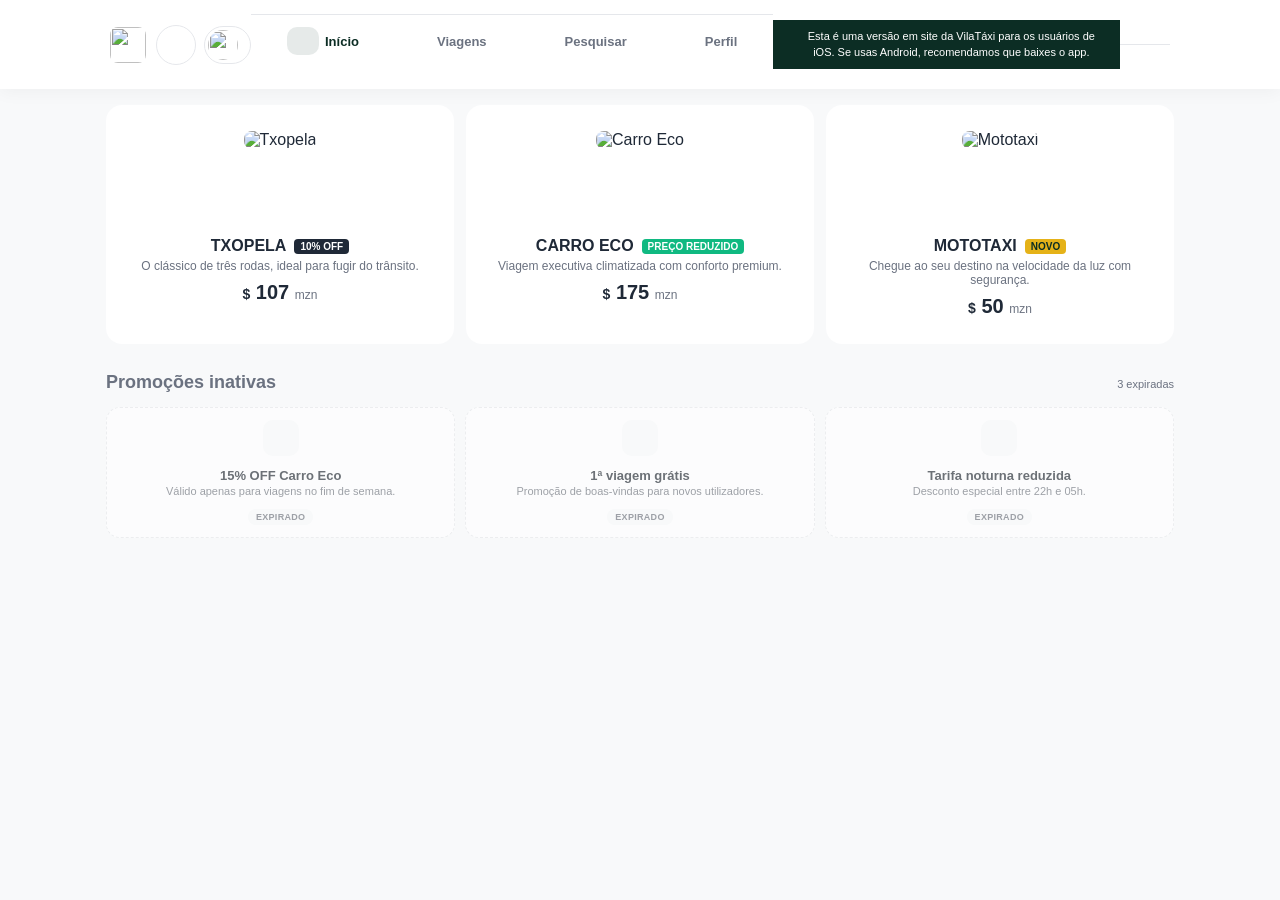
==== index.html @ d9ce2f5f "Add files via upload" ====
<!DOCTYPE html>
<html lang="pt">
<head>
    <meta charset="UTF-8">
    <meta name="viewport" content="width=device-width, initial-scale=1.0">
    <title>VilaTáxi - Escolha o seu veículo</title>

    <link href="https://api.fontshare.com/v2/css?f[]=satoshi@400,500,700,900&display=swap" rel="stylesheet">

    <link rel="stylesheet" href="https://cdn.jsdelivr.net/npm/@flaticon/flaticon-uicons@3.3.1/css/all/all.min.css">

    <link rel="stylesheet" href="style.css">
    <link rel="stylesheet" href="estilos/auth.css">
</head>
<body>
    
    <div id="auth-loader">
    <div class="loader-spinner"></div>
</div>

    <header class="navbar">
        <div class="nav-container">
            <div class="logo">
                <img src="https://i.supaimg.com/0c2919e9-36a7-40d3-ba4e-45bbb4658911/ccfa45b3-053c-4692-838f-c1f5b3a92fce.png"
            </div>
            <div class="nav-actions">
                <button class="btn-icon" aria-label="Notificações">
                    <i class="fi fi-rr-bell"></i>
                </button>

                <button class="user-avatar-btn" id="avatarBtn" aria-label="Abrir menu da conta" aria-expanded="false">
                    <span class="avatar-circle">
                        <img src="https://img.magnific.com/psd-gratuitas/ilustracao-3d-de-avatar-ou-perfil-humano_23-2150671142.jpg?semt=ais_hybrid&w=740&q=80" alt="">
                    </span>
                    <i class="fi fi-rr-angle-small-down avatar-caret" id="avatarCaret"></i>
                </button>
            </div>
        </div>

        <nav class="top-nav" id="topNav">

    <a href="#" class="nav-item active" data-tab="home">
        <span class="nav-icon">
            <i class="fi fi-rr-home"></i>
        </span>
        <span>Início</span>
    </a>

    <a href="#" class="nav-item" data-tab="viagens">
        <span class="nav-icon">
            <i class="fi fi-rr-route"></i>
        </span>
        <span>Viagens</span>
    </a>

    <a href="#" class="nav-item" data-tab="alertas">
        <span class="nav-icon">
            <i class="fi fi-rr-search"></i>
        </span>
        <span>Pesquisar</span>
    </a>

    <a href="#" class="nav-item" data-tab="perfil">
        <span class="nav-icon">
            <i class="fi fi-rr-user"></i>
        </span>
        <span>Perfil</span>
    </a>

</nav>

<!-- AVISO PARA UTILIZADORES IOS -->
<div class="ios-notice">
    <i class="fi fi-rr-mobile"></i>
    <span>
        Esta é uma versão em site da VilaTáxi para os usuários de iOS.
        Se usas Android, recomendamos que baixes o app.
    </span>
</div>

        <div class="account-panel" id="accountPanel">
            <div class="account-panel-inner">
                <div class="account-avatar-lg">
                    <img src="https://img.magnific.com/psd-gratuitas/ilustracao-3d-de-avatar-ou-perfil-humano_23-2150671142.jpg?semt=ais_hybrid&w=740&q=80" alt="">
                </div>
                <h4 class="account-name">Isso Machava</h4>
                <p class="account-email">isso@vilataxi.co.mz</p>

                <div class="theme-selector">
                    <span class="theme-label">Tema</span>
                    <div class="theme-toggle" id="themeToggle">
                        <button class="theme-option active" data-theme="light" aria-label="Tema claro">
                            <i class="fi fi-rr-sun"></i> Claro
                        </button>
                        <button class="theme-option" data-theme="dark" aria-label="Tema escuro">
                            <i class="fi fi-rr-moon"></i> Escuro
                        </button>
                    </div>
                </div>

                <button class="btn-logout" id="logoutBtn">
                    <i class="fi fi-rr-sign-out-alt"></i>
                    Sair da conta
                </button>
            </div>
        </div>
    </header>

    <main class="container">

    <!-- CONTEÚDO DA ABA INÍCIO -->
    <section class="tab-content active" id="home-content">

        <!-- ESCOLHA DO VEÍCULO -->
        <section class="ride-options">

            <div class="cards-list">

                <div class="card-option" data-vehicle="txopela">
                    <div class="card-img">
                        <img src="https://images.unsplash.com/photo-1593941707882-a5bba14938c7?auto=format&fit=crop&w=300&q=80"
                             alt="Txopela">
                    </div>

                    <div class="card-details">
                        <div class="card-header">
                            <h3>TXOPELA</h3>
                            <span class="badge badge-discount">10% OFF</span>
                        </div>

                        <p class="card-desc">
                            O clássico de três rodas, ideal para fugir do trânsito.
                        </p>

                        <div class="card-price">
                            <span class="currency">$</span>
                            <span class="amount">107</span>
                            <span class="unit">mzn</span>
                        </div>
                    </div>
                </div>


                <div class="card-option" data-vehicle="eco">
                    <div class="card-img">
                        <img src="https://images.unsplash.com/photo-1563720223185-11003d516935?auto=format&fit=crop&w=300&q=80"
                             alt="Carro Eco">
                    </div>

                    <div class="card-details">
                        <div class="card-header">
                            <h3>CARRO ECO</h3>
                            <span class="badge badge-reduced">PREÇO REDUZIDO</span>
                        </div>

                        <p class="card-desc">
                            Viagem executiva climatizada com conforto premium.
                        </p>

                        <div class="card-price">
                            <span class="currency">$</span>
                            <span class="amount">175</span>
                            <span class="unit">mzn</span>
                        </div>
                    </div>
                </div>


                <div class="card-option" data-vehicle="moto">
                    <div class="card-img">
                        <img src="https://images.unsplash.com/photo-1558981806-ec527fa84c39?auto=format&fit=crop&w=300&q=80"
                             alt="Mototaxi">
                    </div>

                    <div class="card-details">
                        <div class="card-header">
                            <h3>MOTOTAXI</h3>
                            <span class="badge badge-new">NOVO</span>
                        </div>

                        <p class="card-desc">
                            Chegue ao seu destino na velocidade da luz com segurança.
                        </p>

                        <div class="card-price">
                            <span class="currency">$</span>
                            <span class="amount">50</span>
                            <span class="unit">mzn</span>
                        </div>
                    </div>
                </div>

            </div>
        </section>


        <!-- PROMOÇÕES -->
        <section class="inactive-promos">

            <div class="inactive-promos-header">
                <h2>Promoções inativas</h2>
                <span class="promos-count">3 expiradas</span>
            </div>

            <div class="promo-list">

                <div class="promo-card">
                    <div class="promo-icon">
                        <i class="fi fi-rr-percentage"></i>
                    </div>

                    <div class="promo-info">
                        <h4>15% OFF Carro Eco</h4>
                        <p>Válido apenas para viagens no fim de semana.</p>
                    </div>

                    <span class="badge-expired">Expirado</span>
                </div>


                <div class="promo-card">
                    <div class="promo-icon">
                        <i class="fi fi-rr-gift"></i>
                    </div>

                    <div class="promo-info">
                        <h4>1ª viagem grátis</h4>
                        <p>Promoção de boas-vindas para novos utilizadores.</p>
                    </div>

                    <span class="badge-expired">Expirado</span>
                </div>


                <div class="promo-card">
                    <div class="promo-icon">
                        <i class="fi fi-rr-moon"></i>
                    </div>

                    <div class="promo-info">
                        <h4>Tarifa noturna reduzida</h4>
                        <p>Desconto especial entre 22h e 05h.</p>
                    </div>

                    <span class="badge-expired">Expirado</span>
                </div>

            </div>

        </section>

    </section>


    <!-- OUTRAS ABAS -->
    <section class="tab-content" id="placeholder-content">

        <div class="programming-page">

            <div class="programming-icon">
                <i class="fi fi-rr-settings"></i>
            </div>

            <h2 id="programming-title">Viagens</h2>

            <p>
                A aba <strong id="programming-name">Viagens</strong>
                está em programação.
            </p>

            <span class="programming-badge">
                Em breve
            </span>

        </div>

    </section>

</main>

<script type="module" src="auth.js"></script>

    <script src="script.js"></script>
    
</body>
</html>
---- style.css ----
:root {
    --primary-green: #0C2D24;
    --primary-green-light: #123B2E;
    --accent-yellow: #E5B218;
    --bg-light: #F8F9FA;
    --card-bg: #FFFFFF;
    --text-dark: #1F2937;
    --text-muted: #6B7280;
    --border-color: #E5E7EB;
    --shadow-sm: 0 2px 8px rgba(0, 0, 0, 0.05);
    --shadow-md: 0 4px 12px rgba(0, 0, 0, 0.08);
    --radius-card: 22px;
}

body.dark-theme {
    --bg-light: #10151A;
    --card-bg: #1A2129;
    --text-dark: #F3F4F6;
    --text-muted: #9CA3AF;
    --border-color: #2A323C;
}

* {
    box-sizing: border-box;
    margin: 0;
    padding: 0;
    font-family: 'Satoshi', -apple-system, BlinkMacSystemFont, sans-serif;
    -webkit-tap-highlight-color: transparent;
}

body {
    background-color: var(--bg-light);
    color: var(--text-dark);
    transition: background-color 0.2s ease, color 0.2s ease;
}

i[class^="fi-"], i[class*=" fi-"] {
    line-height: 1;
    display: inline-flex;
}

/* Cabeçalho — logo/avatar, menu de navegação e painel de conta, tudo agrupado e fixo no topo */
.navbar {
    background: rgba(255, 255, 255, 0.9);
    backdrop-filter: blur(12px);
    -webkit-backdrop-filter: blur(12px);
    position: sticky;
    top: 0;
    z-index: 100;
    box-shadow: 0 4px 16px rgba(0, 0, 0, 0.04);
}

body.dark-theme .navbar {
    background: rgba(16, 21, 26, 0.92);
}

.nav-container {
    max-width: 1100px;
    margin: 0 auto;
    padding: 14px 20px;
    display: flex;
    justify-content: space-between;
    align-items: center;
}

.logo {
    display: flex;
    align-items: center;
    gap: 10px;
}

.logo img {
    height: 36px;
    width: 36px;
    border-radius: 8px;
}

body.dark-theme .logo-word strong {
    color: var(--accent-yellow);
}

.nav-actions {
    display: flex;
    align-items: center;
    gap: 8px;
}

.btn-icon {
    background: transparent;
    border: 1px solid var(--border-color);
    width: 40px;
    height: 40px;
    border-radius: 100%;
    font-size: 18px;
    cursor: pointer;
    display: flex;
    align-items: center;
    justify-content: center;
    color: var(--text-dark);
    transition: background 0.15s ease, border-color 0.15s ease;
}

.btn-icon:hover {
    background: var(--bg-light);
    border-color: var(--primary-green);
}

/* Avatar do utilizador */
.user-avatar-btn {
    display: flex;
    align-items: center;
    gap: 4px;
    background: transparent;
    border: 1px solid var(--border-color);
    border-radius: 24px;
    padding: 3px 8px 3px 3px;
    cursor: pointer;
    transition: border-color 0.15s ease, background 0.15s ease;
}

.user-avatar-btn:hover {
    border-color: var(--primary-green);
}

.user-avatar-btn.open {
    background: var(--bg-light);
    border-color: var(--primary-green);
}

.avatar-circle {
    width: 30px;
    height: 30px;
    border-radius: 50%;
    overflow: hidden;
    flex-shrink: 0;
    display: block;
}

.avatar-circle img {
    width: 100%;
    height: 100%;
    object-fit: cover;
    display: block;
}

.avatar-caret {
    font-size: 14px;
    color: var(--text-muted);
    transition: transform 0.2s ease;
}

.user-avatar-btn.open .avatar-caret {
    transform: rotate(180deg);
}

/* ================================
   MENU DE NAVEGAÇÃO
================================ */

.top-nav {
    width: 100%;
    max-width: 1100px;

    margin: 0 auto;

    display: flex;
    align-items: stretch;

    /* As abas ocupam toda a largura */
    justify-content: stretch;

    /* Apenas separação vertical do cabeçalho */
    border-top: 1px solid var(--border-color);

    /* Padding vertical, sem padding lateral */
    padding: 7px 0 9px;

    gap: 0;
}


.nav-item {
    flex: 1;
    min-width: 0;

    display: flex;
    flex-direction: column;
    align-items: center;
    justify-content: center;

    gap: 4px;

    color: var(--text-muted);
    text-decoration: none;

    font-size: 11px;
    font-weight: 600;

    /* praticamente sem espaço lateral */
    padding: 3px 0;

    border-radius: 12px;

    transition:
        color 0.2s ease,
        background 0.2s ease,
        transform 0.2s ease;
}


/* Ícone */
.nav-icon {
    width: 38px;
    height: 30px;

    display: flex;
    align-items: center;
    justify-content: center;

    border-radius: 10px;

    transition:
        background 0.2s ease,
        color 0.2s ease,
        transform 0.2s ease;
}


.nav-icon i {
    font-size: 19px;
}


/* Aba ativa */
.nav-item.active {
    color: var(--primary-green);
}


.nav-item.active .nav-icon {
    background: rgba(12, 45, 36, 0.10);
    color: var(--primary-green);
}


body.dark-theme .nav-item.active {
    color: var(--accent-yellow);
}


body.dark-theme .nav-item.active .nav-icon {
    background: rgba(229, 178, 24, 0.12);
    color: var(--accent-yellow);
}


.nav-item:active {
    transform: scale(0.94);
}

/* ================================
   AVISO VILATÁXI — VERSÃO IOS
================================ */

.ios-notice {
    width: 100%;
    background: var(--primary-green);
    color: #FFFFFF;

    display: flex;
    align-items: center;
    justify-content: center;

    gap: 9px;

    padding: 9px 16px;

    font-size: 11px;
    font-weight: 500;
    line-height: 1.4;

    text-align: center;
}

.ios-notice i {
    font-size: 15px;
    flex-shrink: 0;
}

body.dark-theme .ios-notice {
    background: var(--primary-green-light);
}


/* ================================
   SISTEMA DE ABAS
================================ */

.tab-content {
    display: none;
}

.tab-content.active {
    display: block;
}


/* ================================
   TELA "EM PROGRAMAÇÃO"
================================ */

.programming-page {
    min-height: 55vh;

    display: flex;
    flex-direction: column;
    align-items: center;
    justify-content: center;

    text-align: center;

    padding: 40px 20px;
}


.programming-icon {
    width: 76px;
    height: 76px;

    display: flex;
    align-items: center;
    justify-content: center;

    background: var(--primary-green);
    color: #fff;

    border-radius: 22px;

    margin-bottom: 20px;

    box-shadow: 0 8px 25px rgba(12, 45, 36, 0.18);
}

.programming-icon i {
    font-size: 32px;
}


.programming-page h2 {
    font-size: 22px;
    margin-bottom: 8px;
}


.programming-page p {
    color: var(--text-muted);
    font-size: 14px;
    line-height: 1.5;

    max-width: 280px;
}


.programming-page p strong {
    color: var(--text-dark);
}


.programming-badge {
    margin-top: 18px;

    padding: 7px 14px;

    border-radius: 20px;

    background: var(--bg-light);
    border: 1px solid var(--border-color);

    color: var(--text-muted);

    font-size: 11px;
    font-weight: 700;
}


/* ================================
   DESKTOP
================================ */

@media (min-width: 768px) {

    .top-nav {
        justify-content: flex-start;
        padding: 7px 20px 10px;
        gap: 6px;
    }

    .nav-item {
        flex: none;

        flex-direction: row;

        gap: 7px;

        padding: 6px 12px;

        font-size: 13px;
    }

    .nav-icon {
        width: 32px;
        height: 28px;
    }

    .nav-icon i {
        font-size: 17px;
    }

}

/* Painel da conta (dropdown) */
.account-panel {
    max-height: 0;
    overflow: hidden;
    background: var(--card-bg);
    border-top: 1px solid var(--border-color);
    transition: max-height 0.28s ease;
}

.account-panel.open {
    max-height: 340px;
}

.account-panel-inner {
    max-width: 1100px;
    margin: 0 auto;
    padding: 20px;
    display: flex;
    flex-direction: column;
    align-items: center;
    text-align: center;
}

.account-avatar-lg {
    width: 64px;
    height: 64px;
    border-radius: 50%;
    overflow: hidden;
    box-shadow: 0 4px 14px rgba(0, 0, 0, 0.12);
    margin-bottom: 10px;
}

.account-avatar-lg img {
    width: 100%;
    height: 100%;
    object-fit: cover;
    display: block;
}

.account-name {
    font-size: 15px;
    font-weight: 700;
}

.account-email {
    font-size: 12px;
    color: var(--text-muted);
    margin-top: 2px;
    margin-bottom: 18px;
}

.theme-selector {
    width: 100%;
    max-width: 280px;
    margin-bottom: 16px;
}

.theme-label {
    display: block;
    font-size: 11px;
    font-weight: 700;
    color: var(--text-muted);
    text-align: left;
    margin-bottom: 8px;
}

.theme-toggle {
    display: flex;
    background: var(--bg-light);
    border-radius: 14px;
    padding: 4px;
    gap: 4px;
}

.theme-option {
    flex: 1;
    display: flex;
    align-items: center;
    justify-content: center;
    gap: 6px;
    background: transparent;
    border: none;
    padding: 9px 0;
    border-radius: 10px;
    font-size: 12px;
    font-weight: 700;
    color: var(--text-muted);
    cursor: pointer;
    transition: background 0.15s ease, color 0.15s ease;
}

.theme-option.active {
    background: var(--card-bg);
    color: var(--primary-green);
    box-shadow: var(--shadow-sm);
}

body.dark-theme .theme-option.active {
    color: var(--accent-yellow);
}

.btn-logout {
    width: 100%;
    max-width: 280px;
    display: flex;
    align-items: center;
    justify-content: center;
    gap: 8px;
    background: transparent;
    border: 1px solid #E9A0A0;
    color: #C0392B;
    font-weight: 700;
    font-size: 13px;
    padding: 11px;
    border-radius: 14px;
    cursor: pointer;
    transition: background 0.15s ease;
}

.btn-logout:hover {
    background: rgba(192, 57, 43, 0.08);
}

/* Layout Principal */
.container {
    max-width: 1100px;
    margin: 16px auto;
    padding: 0 16px;
}



/* Escolha o veículo e Promoções inativas — sem "card" envolvente, para aproveitar toda a largura */
.ride-options,
.inactive-promos {
    margin-bottom: 28px;
}

.cards-list {
    display: flex;
    flex-direction: column;
    gap: 12px;
}

.card-option {
    background: var(--card-bg);
    border-radius: 16px;
    padding: 16px;

    display: flex;
    gap: 16px;
    align-items: center;

    /* Sem borda inicialmente */
    border: 2px solid transparent;

    box-shadow: none;

    cursor: pointer;

    transition:
        border-color 0.2s ease,
        box-shadow 0.2s ease,
        transform 0.2s ease;
}

/* Apenas o card selecionado recebe destaque */
.card-option.active {
    border-color: var(--primary-green);
    box-shadow: var(--shadow-md);
}

/* Não mostrar borda apenas por passar o dedo/mouse */
.card-option:hover {
    border-color: transparent;
    box-shadow: none;
}

/* No desktop, ao passar o mouse, também não seleciona */
.card-option:hover.active {
    border-color: var(--primary-green);
    box-shadow: var(--shadow-md);
}

.card-img {
    width: 90px;
    height: 70px;
    flex-shrink: 0;
}

.card-img img {
    width: 100%;
    height: 100%;
    object-fit: cover;
    border-radius: 8px;
}

.card-details {
    flex-grow: 1;
}

.card-header {
    display: flex;
    align-items: center;
    gap: 8px;
    margin-bottom: 4px;
}

.card-header h3 {
    font-size: 16px;
    font-weight: 900;
}

.badge {
    font-size: 10px;
    font-weight: 700;
    padding: 2px 6px;
    border-radius: 4px;
    color: #fff;
}

.badge-discount { background-color: #1F2937; }
.badge-reduced { background-color: #10B981; }
.badge-new { background-color: var(--accent-yellow); color: var(--primary-green); }

.card-desc {
    font-size: 12px;
    color: var(--text-muted);
    margin-bottom: 8px;
}

.card-price {
    font-weight: 900;
    font-size: 20px;
}

.card-price .currency { font-size: 14px; }
.card-price .unit { font-size: 12px; color: var(--text-muted); font-weight: 500; }

/* Promoções inativas */
.inactive-promos-header {
    display: flex;
    align-items: baseline;
    justify-content: space-between;
    margin-bottom: 14px;
}

.inactive-promos-header h2 {
    font-size: 18px;
    color: var(--text-muted);
}

.promos-count {
    font-size: 11px;
    color: var(--text-muted);
}

.promo-list {
    display: flex;
    flex-direction: column;
    gap: 10px;
}

.promo-card {
    background: var(--card-bg);
    border: 1px dashed var(--border-color);
    border-radius: 14px;
    padding: 12px 14px;
    display: flex;
    align-items: center;
    gap: 12px;
    opacity: 0.65;
    filter: grayscale(35%);
}

.promo-icon {
    width: 36px;
    height: 36px;
    border-radius: 10px;
    background: var(--bg-light);
    display: flex;
    align-items: center;
    justify-content: center;
    font-size: 16px;
    color: var(--text-muted);
    flex-shrink: 0;
}

.promo-info {
    flex-grow: 1;
}

.promo-info h4 {
    font-size: 13px;
    font-weight: 700;
    color: var(--text-dark);
}

.promo-info p {
    font-size: 11px;
    color: var(--text-muted);
    margin-top: 2px;
}

.badge-expired {
    font-size: 9px;
    font-weight: 700;
    text-transform: uppercase;
    letter-spacing: 0.3px;
    color: var(--text-muted);
    background: var(--bg-light);
    padding: 3px 8px;
    border-radius: 20px;
    flex-shrink: 0;
}

/* Adaptação para Desktop */
@media (min-width: 768px) {
    .logo-word { display: inline; }
    .top-nav { justify-content: flex-start; gap: 8px; padding: 4px 20px 12px; }
    .nav-item { flex: none; flex-direction: row; gap: 6px; padding: 8px 16px; font-size: 13px; }
    .nav-item i { font-size: 17px; }
    .cards-list { display: grid; grid-template-columns: repeat(3, 1fr); }
    .card-option { flex-direction: column; text-align: center; padding: 24px 16px; }
    .card-header { justify-content: center; }
    .card-img { width: 120px; height: 90px; }
    .promo-list { display: grid; grid-template-columns: repeat(3, 1fr); }
    .promo-card { flex-direction: column; text-align: center; }
    .account-panel-inner { padding: 24px; }
}
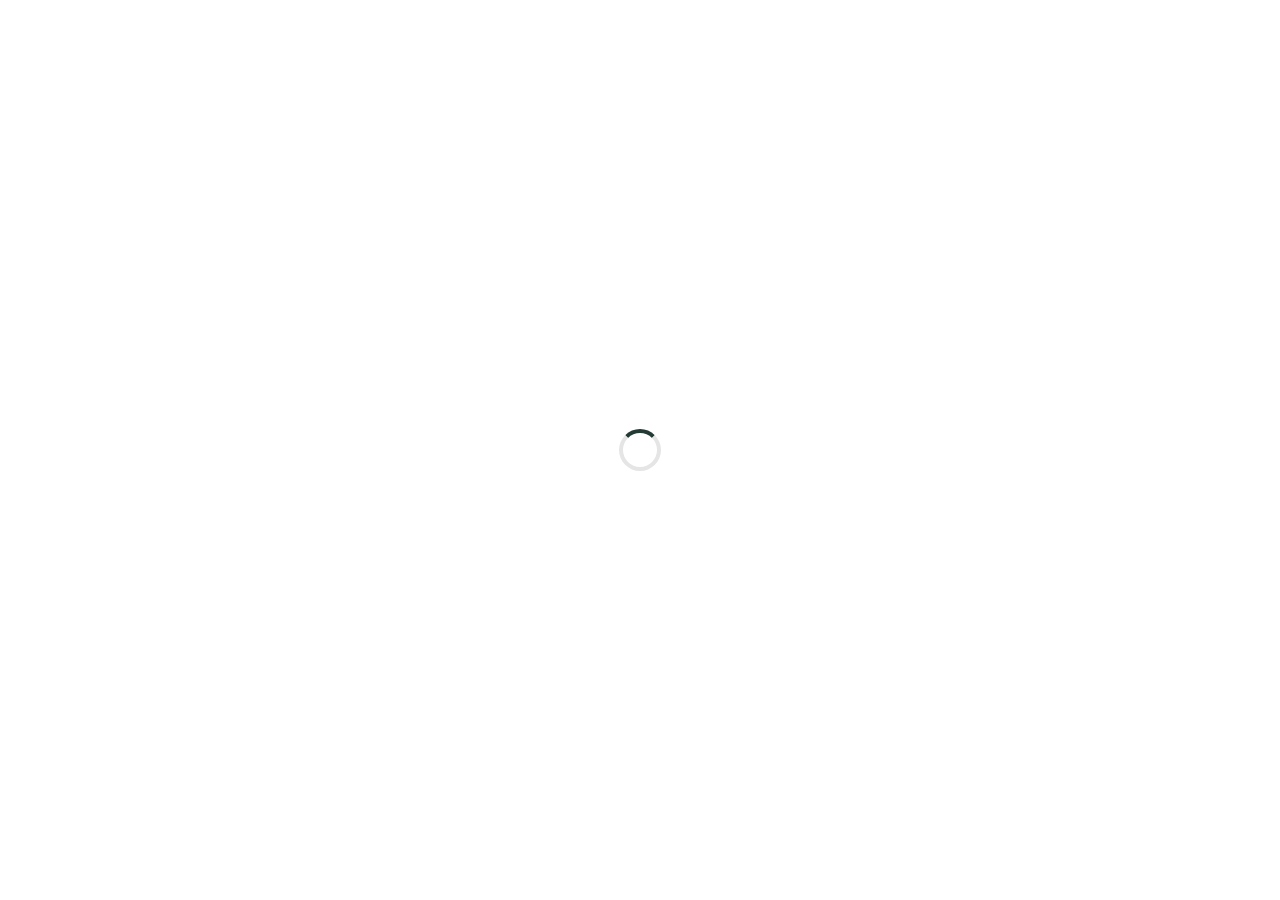
==== commit 78017fb1: "Update index.html" ====
--- a/index.html
+++ b/index.html
@@ -21,8 +21,11 @@
     <header class="navbar">
         <div class="nav-container">
             <div class="logo">
-                <img src="https://i.supaimg.com/0c2919e9-36a7-40d3-ba4e-45bbb4658911/ccfa45b3-053c-4692-838f-c1f5b3a92fce.png"
-            </div>
+    <img 
+        src="https://i.supaimg.com/0c2919e9-36a7-40d3-ba4e-45bbb4658911/ccfa45b3-053c-4692-838f-c1f5b3a92fce.png"
+        alt="VilaTáxi"
+    >
+</div>
             <div class="nav-actions">
                 <button class="btn-icon" aria-label="Notificações">
                     <i class="fi fi-rr-bell"></i>
--- a/estilos/auth.css
+++ b/estilos/auth.css
@@ -0,0 +1,30 @@
+#auth-loader {
+        position: fixed;
+        inset: 0;
+        background: #ffffff;
+        display: flex;
+        align-items: center;
+        justify-content: center;
+        z-index: 99999;
+        transition: opacity 0.3s ease;
+    }
+
+    #auth-loader.hidden {
+        opacity: 0;
+        pointer-events: none;
+    }
+
+    .loader-spinner {
+        width: 42px;
+        height: 42px;
+        border: 4px solid #e5e5e5;
+        border-top-color: #233A35;
+        border-radius: 50%;
+        animation: spin 0.8s linear infinite;
+    }
+
+    @keyframes spin {
+        to {
+            transform: rotate(360deg);
+        }
+    }
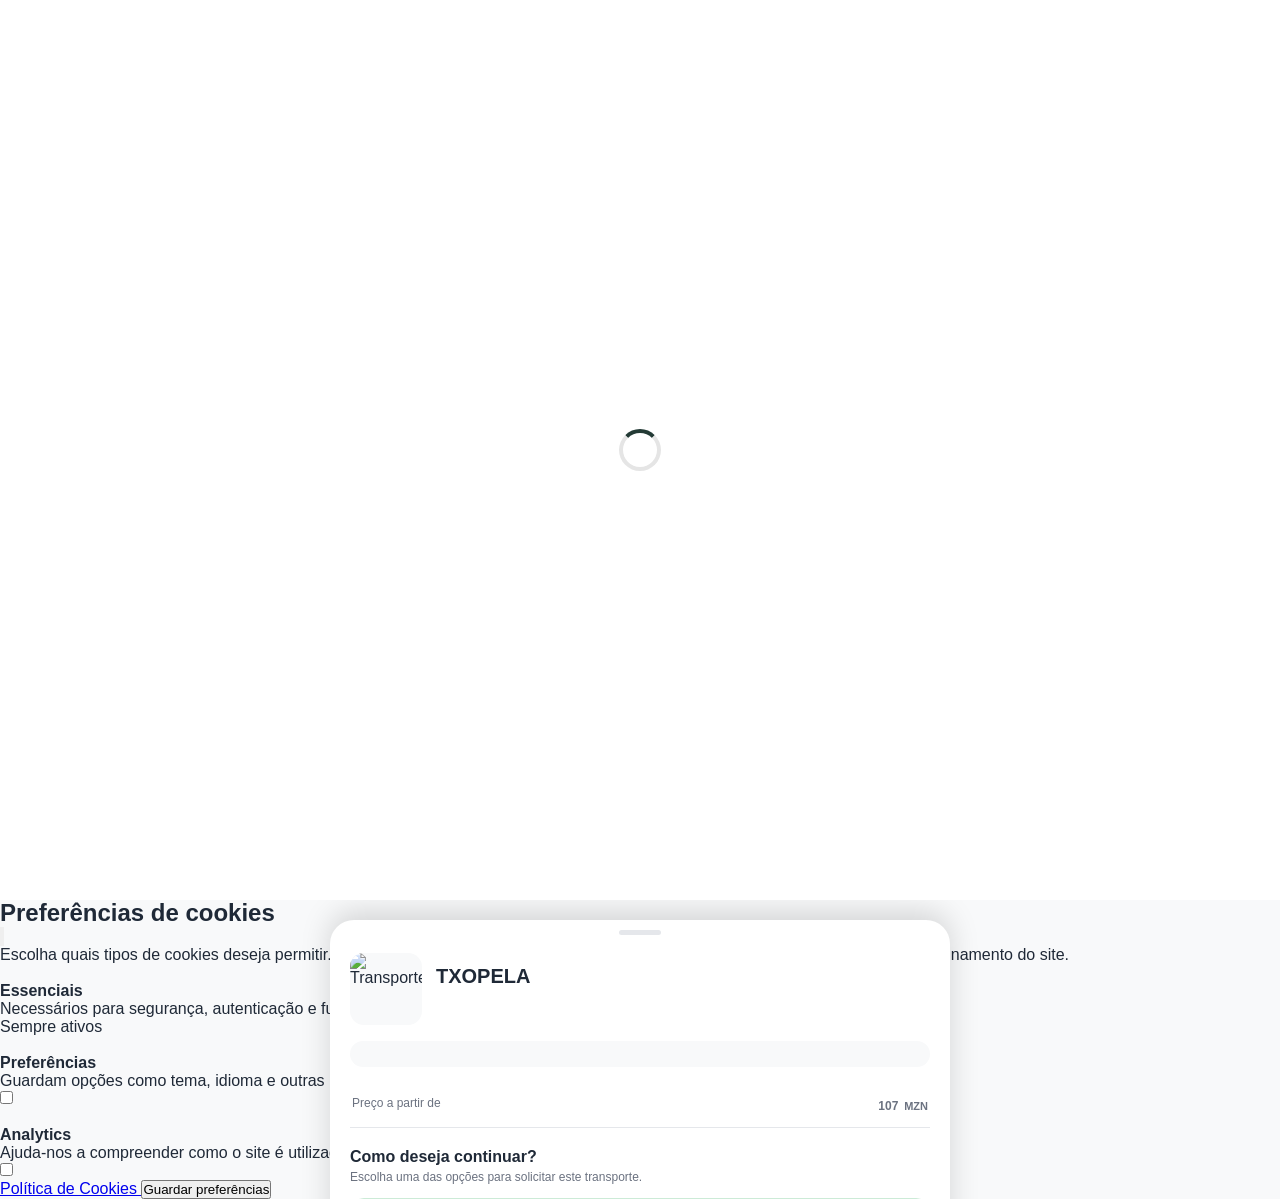
==== commit 18071d30: "Update index.html" ====
--- a/index.html
+++ b/index.html
@@ -11,6 +11,9 @@
 
     <link rel="stylesheet" href="style.css">
     <link rel="stylesheet" href="estilos/auth.css">
+    <link rel="stylesheet" href="estilos/modalselect.css">
+    <link rel="stylesheet" href="estilos/footer.css">
+    <link rel="stylesheet" href="estilos/cookies.css">
 </head>
 <body>
     
@@ -40,38 +43,6 @@
             </div>
         </div>
 
-        <nav class="top-nav" id="topNav">
-
-    <a href="#" class="nav-item active" data-tab="home">
-        <span class="nav-icon">
-            <i class="fi fi-rr-home"></i>
-        </span>
-        <span>Início</span>
-    </a>
-
-    <a href="#" class="nav-item" data-tab="viagens">
-        <span class="nav-icon">
-            <i class="fi fi-rr-route"></i>
-        </span>
-        <span>Viagens</span>
-    </a>
-
-    <a href="#" class="nav-item" data-tab="alertas">
-        <span class="nav-icon">
-            <i class="fi fi-rr-search"></i>
-        </span>
-        <span>Pesquisar</span>
-    </a>
-
-    <a href="#" class="nav-item" data-tab="perfil">
-        <span class="nav-icon">
-            <i class="fi fi-rr-user"></i>
-        </span>
-        <span>Perfil</span>
-    </a>
-
-</nav>
-
 <!-- AVISO PARA UTILIZADORES IOS -->
 <div class="ios-notice">
     <i class="fi fi-rr-mobile"></i>
@@ -111,179 +82,525 @@
 
     <main class="container">
 
-    <!-- CONTEÚDO DA ABA INÍCIO -->
-    <section class="tab-content active" id="home-content">
-
-        <!-- ESCOLHA DO VEÍCULO -->
-        <section class="ride-options">
-
-            <div class="cards-list">
-
-                <div class="card-option" data-vehicle="txopela">
-                    <div class="card-img">
-                        <img src="https://images.unsplash.com/photo-1593941707882-a5bba14938c7?auto=format&fit=crop&w=300&q=80"
-                             alt="Txopela">
+    <section class="ride-options">
+
+        <div class="cards-list">
+
+            <div class="card-option" data-vehicle="txopela">
+                <div class="card-img">
+                    <img src="images/txopela.png" alt="Txopela">
+                </div>
+
+                <div class="card-details">
+                    <div class="card-header">
+                        <h3>TXOPELA</h3>
+                        <span class="badge badge-discount">10% OFF</span>
                     </div>
 
-                    <div class="card-details">
-                        <div class="card-header">
-                            <h3>TXOPELA</h3>
-                            <span class="badge badge-discount">10% OFF</span>
-                        </div>
-
-                        <p class="card-desc">
-                            O clássico de três rodas, ideal para fugir do trânsito.
-                        </p>
-
-                        <div class="card-price">
-                            <span class="currency">$</span>
-                            <span class="amount">107</span>
-                            <span class="unit">mzn</span>
-                        </div>
+                    <p class="card-desc">
+                        O clássico de três rodas, ideal para fugir do trânsito.
+                    </p>
+
+                    <div class="card-price">
+                        <span class="currency">$</span>
+                        <span class="amount">107</span>
+                        <span class="unit">mzn</span>
                     </div>
                 </div>
-
-
-                <div class="card-option" data-vehicle="eco">
-                    <div class="card-img">
-                        <img src="https://images.unsplash.com/photo-1563720223185-11003d516935?auto=format&fit=crop&w=300&q=80"
-                             alt="Carro Eco">
+            </div>
+
+
+            <div class="card-option" data-vehicle="eco">
+                <div class="card-img">
+                    <img src="images/carro.png" alt="Carro Eco">
+                </div>
+
+                <div class="card-details">
+                    <div class="card-header">
+                        <h3>CARRO ECO</h3>
+                        <span class="badge badge-reduced">PREÇO REDUZIDO</span>
                     </div>
 
-                    <div class="card-details">
-                        <div class="card-header">
-                            <h3>CARRO ECO</h3>
-                            <span class="badge badge-reduced">PREÇO REDUZIDO</span>
-                        </div>
-
-                        <p class="card-desc">
-                            Viagem executiva climatizada com conforto premium.
-                        </p>
-
-                        <div class="card-price">
-                            <span class="currency">$</span>
-                            <span class="amount">175</span>
-                            <span class="unit">mzn</span>
-                        </div>
+                    <p class="card-desc">
+                        Viagem executiva climatizada com conforto premium.
+                    </p>
+
+                    <div class="card-price">
+                        <span class="currency">$</span>
+                        <span class="amount">175</span>
+                        <span class="unit">mzn</span>
                     </div>
                 </div>
-
-
-                <div class="card-option" data-vehicle="moto">
-                    <div class="card-img">
-                        <img src="https://images.unsplash.com/photo-1558981806-ec527fa84c39?auto=format&fit=crop&w=300&q=80"
-                             alt="Mototaxi">
+            </div>
+
+
+            <div class="card-option" data-vehicle="moto">
+                <div class="card-img">
+                    <img src="images/mota.png" alt="Mototaxi">
+                </div>
+
+                <div class="card-details">
+                    <div class="card-header">
+                        <h3>MOTOTAXI</h3>
+                        <span class="badge badge-new">NOVO</span>
                     </div>
 
-                    <div class="card-details">
-                        <div class="card-header">
-                            <h3>MOTOTAXI</h3>
-                            <span class="badge badge-new">NOVO</span>
-                        </div>
-
-                        <p class="card-desc">
-                            Chegue ao seu destino na velocidade da luz com segurança.
-                        </p>
-
-                        <div class="card-price">
-                            <span class="currency">$</span>
-                            <span class="amount">50</span>
-                            <span class="unit">mzn</span>
-                        </div>
+                    <p class="card-desc">
+                        Chegue ao seu destino na velocidade da luz com segurança.
+                    </p>
+
+                    <div class="card-price">
+                        <span class="currency">$</span>
+                        <span class="amount">50</span>
+                        <span class="unit">mzn</span>
                     </div>
                 </div>
-
-            </div>
-        </section>
-
-
-        <!-- PROMOÇÕES -->
-        <section class="inactive-promos">
-
-            <div class="inactive-promos-header">
-                <h2>Promoções inativas</h2>
-                <span class="promos-count">3 expiradas</span>
-            </div>
-
-            <div class="promo-list">
-
-                <div class="promo-card">
-                    <div class="promo-icon">
-                        <i class="fi fi-rr-percentage"></i>
-                    </div>
-
-                    <div class="promo-info">
-                        <h4>15% OFF Carro Eco</h4>
-                        <p>Válido apenas para viagens no fim de semana.</p>
-                    </div>
-
-                    <span class="badge-expired">Expirado</span>
-                </div>
-
-
-                <div class="promo-card">
-                    <div class="promo-icon">
-                        <i class="fi fi-rr-gift"></i>
-                    </div>
-
-                    <div class="promo-info">
-                        <h4>1ª viagem grátis</h4>
-                        <p>Promoção de boas-vindas para novos utilizadores.</p>
-                    </div>
-
-                    <span class="badge-expired">Expirado</span>
-                </div>
-
-
-                <div class="promo-card">
-                    <div class="promo-icon">
-                        <i class="fi fi-rr-moon"></i>
-                    </div>
-
-                    <div class="promo-info">
-                        <h4>Tarifa noturna reduzida</h4>
-                        <p>Desconto especial entre 22h e 05h.</p>
-                    </div>
-
-                    <span class="badge-expired">Expirado</span>
-                </div>
-
-            </div>
-
-        </section>
+            </div>
+
+        </div>
 
     </section>
 
-
-    <!-- OUTRAS ABAS -->
-    <section class="tab-content" id="placeholder-content">
-
-        <div class="programming-page">
-
-            <div class="programming-icon">
-                <i class="fi fi-rr-settings"></i>
-            </div>
-
-            <h2 id="programming-title">Viagens</h2>
-
-            <p>
-                A aba <strong id="programming-name">Viagens</strong>
-                está em programação.
+</main>
+
+    <!-- ==========================================
+     FOOTER PROFISSIONAL VILATÁXI
+========================================== -->
+
+<footer class="site-footer">
+
+    <div class="footer-inner">
+
+        <!-- MARCA -->
+        <div class="footer-brand">
+
+            <div class="footer-brand-logo">
+
+                <img
+                    src="https://i.supaimg.com/0c2919e9-36a7-40d3-ba4e-45bbb4658911/ccfa45b3-053c-4692-838f-c1f5b3a92fce.png"
+                    alt="VilaTáxi"
+                >
+
+                <h3>VilaTáxi</h3>
+
+            </div>
+
+            <p class="footer-description">
+                Mobilidade simples, segura e acessível.
+                Encontre o transporte ideal para chegar
+                ao seu destino.
             </p>
 
-            <span class="programming-badge">
-                Em breve
+            <div class="footer-location">
+                <i class="fi fi-rr-marker"></i>
+                <span>Vilankulo, Inhambane</span>
+            </div>
+
+            <div class="footer-social">
+
+                <a href="#" aria-label="Facebook">
+                    <i class="fi fi-brands-facebook"></i>
+                </a>
+
+                <a href="#" aria-label="Instagram">
+                    <i class="fi fi-brands-instagram"></i>
+                </a>
+
+                <a href="#" aria-label="WhatsApp">
+                    <i class="fi fi-brands-whatsapp"></i>
+                </a>
+
+                <a href="#" aria-label="TikTok">
+                    <i class="fi fi-brands-tik-tok"></i>
+                </a>
+
+            </div>
+
+        </div>
+
+
+        <!-- VILATÁXI -->
+        <div class="footer-column">
+
+            <h4>VilaTáxi</h4>
+
+            <ul>
+
+                <li>
+                    <a href="#">
+                        <i class="fi fi-rr-angle-small-right"></i>
+                        Sobre nós
+                    </a>
+                </li>
+
+                <li>
+                    <a href="#">
+                        <i class="fi fi-rr-angle-small-right"></i>
+                        Como funciona
+                    </a>
+                </li>
+
+                <li>
+                    <a href="#">
+                        <i class="fi fi-rr-angle-small-right"></i>
+                        Nossos transportes
+                    </a>
+                </li>
+
+                <li>
+                    <a href="#">
+                        <i class="fi fi-rr-angle-small-right"></i>
+                        Seja motorista
+                    </a>
+                </li>
+
+            </ul>
+
+        </div>
+
+
+        <!-- SUPORTE -->
+        <div class="footer-column">
+
+            <h4>Suporte</h4>
+
+            <ul>
+
+                <li>
+                    <a href="#">
+                        <i class="fi fi-rr-headset"></i>
+                        Central de ajuda
+                    </a>
+                </li>
+
+                <li>
+                    <a href="#">
+                        <i class="fi fi-rr-comment"></i>
+                        Contacte-nos
+                    </a>
+                </li>
+
+                <li>
+                    <a href="#">
+                        <i class="fi fi-rr-shield-check"></i>
+                        Segurança
+                    </a>
+                </li>
+
+                <li>
+                    <a href="#">
+                        <i class="fi fi-rr-bug"></i>
+                        Reportar problema
+                    </a>
+                </li>
+
+            </ul>
+
+        </div>
+
+
+        <!-- LEGAL -->
+        <div class="footer-column">
+
+            <h4>Legal</h4>
+
+            <ul>
+
+                <li>
+                    <a href="#">
+                        <i class="fi fi-rr-document"></i>
+                        Termos de uso
+                    </a>
+                </li>
+
+                <li>
+                    <a href="#">
+                        <i class="fi fi-rr-lock"></i>
+                        Privacidade
+                    </a>
+                </li>
+
+                <li>
+                    <a href="#">
+                        <i class="fi fi-rr-cookie"></i>
+                        Cookies
+                    </a>
+                </li>
+
+                <li>
+                    <a href="#">
+                        <i class="fi fi-rr-info"></i>
+                        Informações
+                    </a>
+                </li>
+
+            </ul>
+
+        </div>
+
+    </div>
+
+
+    <!-- BARRA INFERIOR -->
+
+    <div class="footer-bottom">
+
+        <span>
+            © 2026 VilaTáxi. Todos os direitos reservados.
+        </span>
+
+        <div class="footer-bottom-links">
+
+            <a href="#">
+                Privacidade
+            </a>
+
+            <a href="#">
+                Termos
+            </a>
+
+            <a href="#">
+                Cookies
+            </a>
+
+        </div>
+
+    </div>
+
+</footer>
+
+<!-- ================================
+     BOTTOM SHEET DO TRANSPORTE
+================================ -->
+<div class="transport-overlay" id="transportOverlay"></div>
+
+<div class="transport-bottom-sheet" id="transportSheet">
+
+    <div class="sheet-handle"></div>
+
+    <div class="sheet-content">
+
+        <div class="sheet-vehicle">
+            <img id="sheetVehicleImage" src="" alt="Transporte">
+
+            <div class="sheet-vehicle-info">
+                <h2 id="sheetVehicleName">TXOPELA</h2>
+                <span id="sheetVehicleBadge" class="badge"></span>
+            </div>
+        </div>
+
+        <div class="sheet-description">
+            <p id="sheetVehicleDescription"></p>
+        </div>
+
+        <div class="sheet-price">
+            <span>Preço a partir de</span>
+            <strong>
+                <span id="sheetVehiclePrice">107</span>
+                <small> MZN</small>
+            </strong>
+        </div>
+
+        <div class="sheet-question">
+            <h3>Como deseja continuar?</h3>
+            <p>Escolha uma das opções para solicitar este transporte.</p>
+        </div>
+
+        <div class="sheet-actions">
+
+            <button class="sheet-btn whatsapp-btn" id="continueWhatsapp">
+                <i class="fi fi-brands-whatsapp"></i>
+                <span>
+                    <strong>Continuar no WhatsApp</strong>
+                    <small>Falar com a VilaTáxi</small>
+                </span>
+                <i class="fi fi-rr-angle-small-right"></i>
+            </button>
+
+            <button class="sheet-btn website-btn" id="continueWebsite">
+                <i class="fi fi-rr-globe"></i>
+                <span>
+                    <strong>Continuar pelo site</strong>
+                    <small>Solicitar viagem online</small>
+                </span>
+                <i class="fi fi-rr-angle-small-right"></i>
+            </button>
+
+        </div>
+
+        <button class="sheet-cancel" id="closeTransportSheet">
+            Cancelar
+        </button>
+
+    </div>
+</div>
+
+<!-- ==========================================
+     SISTEMA DE COOKIES — VILATÁXI
+========================================== -->
+
+<div class="cookie-banner" id="cookieBanner" aria-hidden="true">
+    <div class="cookie-banner-icon">
+        <i class="fi fi-rr-cookie"></i>
+    </div>
+
+    <div class="cookie-banner-content">
+        <h3>Privacidade e cookies</h3>
+
+        <p>
+            Usamos cookies para melhorar a sua experiência,
+            manter o site seguro e compreender como a VilaTáxi
+            é utilizada.
+        </p>
+
+        <button class="cookie-settings-link" id="openCookieSettings">
+            Personalizar cookies
+        </button>
+    </div>
+
+    <div class="cookie-banner-actions">
+        <button class="cookie-btn cookie-btn-secondary" id="rejectCookies">
+            Recusar opcionais
+        </button>
+
+        <button class="cookie-btn cookie-btn-primary" id="acceptCookies">
+            Aceitar todos
+        </button>
+    </div>
+</div>
+
+
+<!-- MODAL DE PREFERÊNCIAS -->
+
+<div class="cookie-overlay" id="cookieOverlay" aria-hidden="true"></div>
+
+<div class="cookie-modal" id="cookieModal" role="dialog" aria-modal="true" aria-labelledby="cookieModalTitle">
+
+    <div class="cookie-modal-header">
+        <div>
+            <span class="cookie-modal-label">
+                <i class="fi fi-rr-cookie"></i>
+                Privacidade
             </span>
 
-        </div>
-
-    </section>
-
-</main>
+            <h2 id="cookieModalTitle">Preferências de cookies</h2>
+        </div>
+
+        <button class="cookie-close" id="closeCookieSettings" aria-label="Fechar">
+            <i class="fi fi-rr-cross"></i>
+        </button>
+    </div>
+
+
+    <div class="cookie-modal-body">
+
+        <p class="cookie-modal-intro">
+            Escolha quais tipos de cookies deseja permitir.
+            Os cookies essenciais não podem ser desativados,
+            pois são necessários para o funcionamento do site.
+        </p>
+
+
+        <!-- ESSENCIAIS -->
+
+        <div class="cookie-category">
+
+            <div class="cookie-category-info">
+                <div class="cookie-category-icon">
+                    <i class="fi fi-rr-shield-check"></i>
+                </div>
+
+                <div>
+                    <h4>Essenciais</h4>
+
+                    <p>
+                        Necessários para segurança, autenticação
+                        e funcionamento básico da VilaTáxi.
+                    </p>
+                </div>
+            </div>
+
+            <div class="cookie-status">
+                Sempre ativos
+            </div>
+
+        </div>
+
+
+        <!-- PREFERÊNCIAS -->
+
+        <div class="cookie-category">
+
+            <div class="cookie-category-info">
+                <div class="cookie-category-icon">
+                    <i class="fi fi-rr-settings"></i>
+                </div>
+
+                <div>
+                    <h4>Preferências</h4>
+
+                    <p>
+                        Guardam opções como tema, idioma e
+                        outras preferências da sua experiência.
+                    </p>
+                </div>
+            </div>
+
+            <label class="cookie-switch">
+                <input type="checkbox" id="preferencesCookies">
+                <span></span>
+            </label>
+
+        </div>
+
+
+        <!-- ANALYTICS -->
+
+        <div class="cookie-category">
+
+            <div class="cookie-category-info">
+                <div class="cookie-category-icon">
+                    <i class="fi fi-rr-chart-histogram"></i>
+                </div>
+
+                <div>
+                    <h4>Analytics</h4>
+
+                    <p>
+                        Ajuda-nos a compreender como o site é
+                        utilizado para melhorar os nossos serviços.
+                    </p>
+                </div>
+            </div>
+
+            <label class="cookie-switch">
+                <input type="checkbox" id="analyticsCookies">
+                <span></span>
+            </label>
+
+        </div>
+
+    </div>
+
+
+    <div class="cookie-modal-footer">
+
+        <a href="#" class="cookie-policy-link">
+            Política de Cookies
+        </a>
+
+        <button class="cookie-save" id="saveCookiePreferences">
+            Guardar preferências
+        </button>
+
+    </div>
+
+</div>
 
 <script type="module" src="auth.js"></script>
 
     <script src="script.js"></script>
+    <script src="scripts/cookies.js"></script>
     
 </body>
 </html>
--- a/estilos/modalselect.css
+++ b/estilos/modalselect.css
@@ -0,0 +1,370 @@
+/* ==========================================
+   BOTTOM SHEET — TRANSPORTE
+========================================== */
+
+.transport-overlay {
+    position: fixed;
+    inset: 0;
+    background: rgba(0, 0, 0, 0.45);
+    z-index: 999;
+    opacity: 0;
+    visibility: hidden;
+    transition: opacity 0.25s ease, visibility 0.25s ease;
+    backdrop-filter: blur(2px);
+    -webkit-backdrop-filter: blur(2px);
+}
+
+.transport-overlay.open {
+    opacity: 1;
+    visibility: visible;
+}
+
+
+/* Bottom Sheet */
+
+.transport-bottom-sheet {
+    position: fixed;
+    left: 0;
+    right: 0;
+    bottom: 0;
+
+    z-index: 1000;
+
+    background: var(--card-bg);
+
+    border-radius: 24px 24px 0 0;
+
+    max-height: 90vh;
+    overflow-y: auto;
+
+    transform: translateY(100%);
+
+    transition: transform 0.3s cubic-bezier(0.22, 1, 0.36, 1);
+
+    box-shadow: 0 -8px 30px rgba(0, 0, 0, 0.15);
+}
+
+.transport-bottom-sheet.open {
+    transform: translateY(0);
+}
+
+
+/* Alça */
+
+.sheet-handle {
+    width: 42px;
+    height: 5px;
+
+    border-radius: 10px;
+
+    background: var(--border-color);
+
+    margin: 10px auto 4px;
+}
+
+
+/* Conteúdo */
+
+.sheet-content {
+    padding: 14px 20px 24px;
+    max-width: 650px;
+    margin: 0 auto;
+}
+
+
+/* Veículo */
+
+.sheet-vehicle {
+    display: flex;
+    align-items: center;
+    gap: 14px;
+
+    margin-bottom: 16px;
+}
+
+.sheet-vehicle img {
+    width: 72px;
+    height: 72px;
+
+    object-fit: cover;
+
+    border-radius: 14px;
+
+    background: var(--bg-light);
+}
+
+.sheet-vehicle-info {
+    flex: 1;
+}
+
+.sheet-vehicle-info h2 {
+    font-size: 20px;
+    font-weight: 900;
+
+    margin-bottom: 7px;
+}
+
+
+/* Descrição */
+
+.sheet-description {
+    background: var(--bg-light);
+
+    border-radius: 14px;
+
+    padding: 13px 14px;
+
+    margin-bottom: 12px;
+}
+
+.sheet-description p {
+    font-size: 13px;
+    line-height: 1.5;
+    color: var(--text-muted);
+}
+
+
+/* Preço */
+
+.sheet-price {
+    display: flex;
+    justify-content: space-between;
+    align-items: center;
+
+    padding: 12px 2px;
+
+    border-bottom: 1px solid var(--border-color);
+
+    margin-bottom: 20px;
+}
+
+.sheet-price span {
+    color: var(--text-muted);
+    font-size: 12px;
+}
+
+.sheet-price strong {
+    font-size: 21px;
+    font-weight: 900;
+}
+
+.sheet-price small {
+    font-size: 11px;
+    color: var(--text-muted);
+    font-weight: 600;
+}
+
+
+/* Pergunta */
+
+.sheet-question {
+    margin-bottom: 14px;
+}
+
+.sheet-question h3 {
+    font-size: 16px;
+    font-weight: 900;
+    margin-bottom: 4px;
+}
+
+.sheet-question p {
+    font-size: 12px;
+    color: var(--text-muted);
+}
+
+
+/* Botões */
+
+.sheet-actions {
+    display: flex;
+    flex-direction: column;
+    gap: 9px;
+}
+
+.sheet-btn {
+    width: 100%;
+
+    display: flex;
+    align-items: center;
+
+    gap: 12px;
+
+    padding: 13px 14px;
+
+    border-radius: 14px;
+
+    cursor: pointer;
+
+    text-align: left;
+
+    transition:
+        transform 0.15s ease,
+        background 0.15s ease;
+}
+
+.sheet-btn:active {
+    transform: scale(0.98);
+}
+
+
+/* Ícone principal */
+
+.sheet-btn > i:first-child {
+    width: 40px;
+    height: 40px;
+
+    flex-shrink: 0;
+
+    display: flex;
+    align-items: center;
+    justify-content: center;
+
+    border-radius: 12px;
+
+    font-size: 20px;
+}
+
+
+/* Texto */
+
+.sheet-btn span {
+    flex: 1;
+
+    display: flex;
+    flex-direction: column;
+
+    gap: 2px;
+}
+
+.sheet-btn strong {
+    font-size: 13px;
+    font-weight: 800;
+}
+
+.sheet-btn small {
+    font-size: 11px;
+    color: var(--text-muted);
+}
+
+
+/* Seta */
+
+.sheet-btn > i:last-child {
+    font-size: 18px;
+    color: var(--text-muted);
+}
+
+
+/* WhatsApp */
+
+.whatsapp-btn {
+    background: #eaf8ef;
+    border: 1px solid #ccebd7;
+    color: #16813a;
+}
+
+.whatsapp-btn > i:first-child {
+    background: #d5f1df;
+    color: #16813a;
+}
+
+
+/* Site */
+
+.website-btn {
+    background: var(--bg-light);
+    border: 1px solid var(--border-color);
+    color: var(--text-dark);
+}
+
+.website-btn > i:first-child {
+    background: var(--card-bg);
+    color: var(--primary-green);
+}
+
+
+/* Cancelar */
+
+.sheet-cancel {
+    width: 100%;
+
+    margin-top: 10px;
+
+    padding: 12px;
+
+    border: none;
+
+    background: transparent;
+
+    color: var(--text-muted);
+
+    font-size: 13px;
+    font-weight: 700;
+
+    cursor: pointer;
+
+    border-radius: 12px;
+}
+
+.sheet-cancel:active {
+    background: var(--bg-light);
+}
+
+
+/* Desktop */
+
+@media (min-width: 768px) {
+
+    .transport-bottom-sheet {
+        left: 50%;
+        right: auto;
+        bottom: 20px;
+
+        width: min(620px, calc(100% - 40px));
+
+        border-radius: 24px;
+
+        transform: translate(-50%, calc(100% + 40px));
+    }
+
+    .transport-bottom-sheet.open {
+        transform: translate(-50%, 0);
+    }
+
+}
+
+/* ==========================================
+   LOADING — CONTINUAR PELO SITE
+========================================== */
+
+.website-btn:disabled {
+    opacity: 0.75;
+    cursor: wait;
+}
+
+.site-loading {
+    display: flex;
+    align-items: center;
+    gap: 12px;
+    width: 100%;
+}
+
+.site-spinner {
+    width: 22px;
+    height: 22px;
+
+    flex-shrink: 0;
+
+    border: 3px solid rgba(12, 45, 36, 0.15);
+    border-top-color: var(--primary-green);
+
+    border-radius: 50%;
+
+    animation: siteSpinner 0.7s linear infinite;
+}
+
+@keyframes siteSpinner {
+    to {
+        transform: rotate(360deg);
+    }
+}
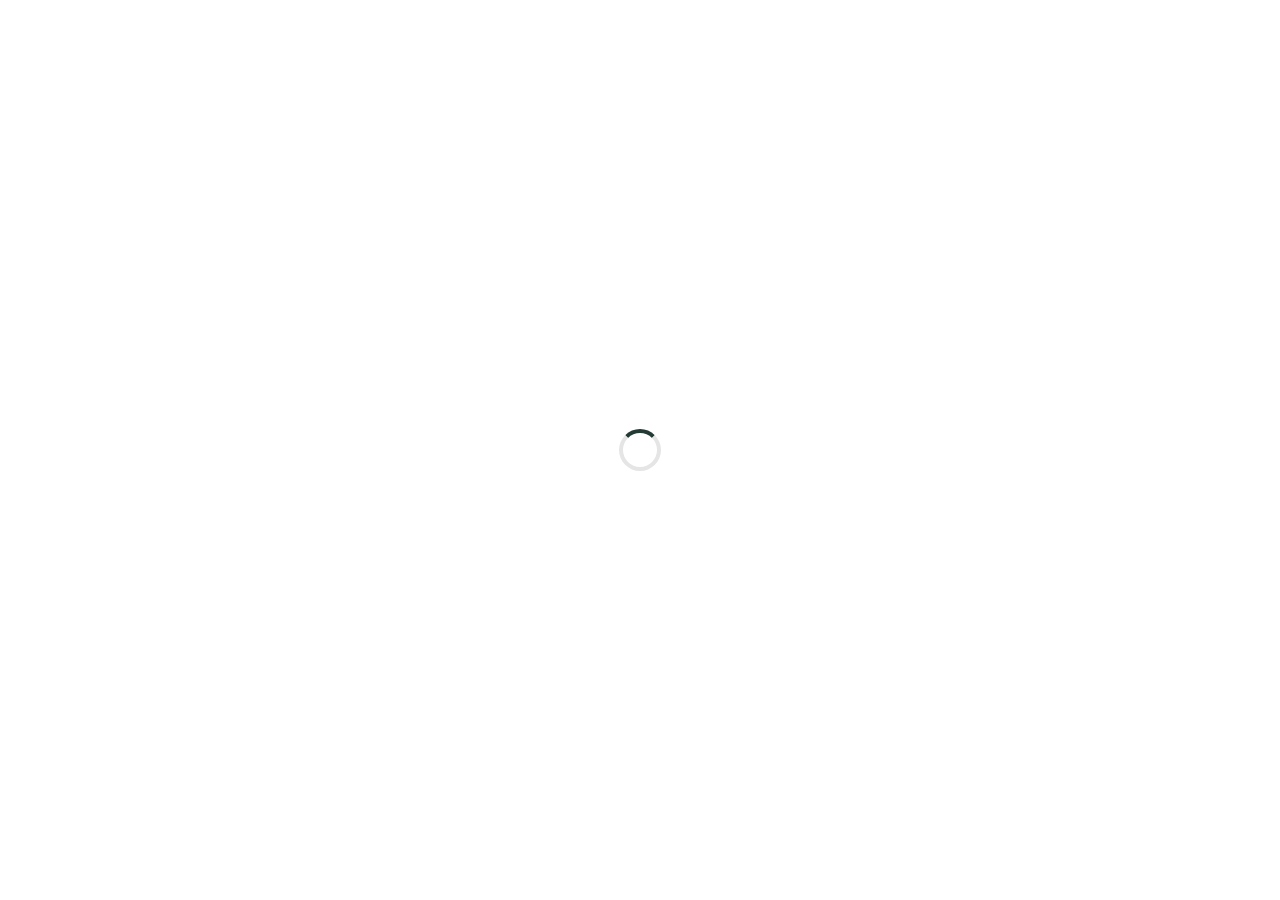
==== commit b6ef9ef9: "Update index.html" ====
--- a/index.html
+++ b/index.html
@@ -3,17 +3,101 @@
 <head>
     <meta charset="UTF-8">
     <meta name="viewport" content="width=device-width, initial-scale=1.0">
-    <title>VilaTáxi - Escolha o seu veículo</title>
-
+    <title>VilaTáxi - Pedir Viagem Online</title>
+    <meta name="description" content="Vilataxi Site  é um site de mobilidade e entregas express em Moçambique (Maputo, Vilankulo, Inhambane). Solicita táxi, viagens e entregas com pagamento via M-Pesa, e-Mola e cartão.">  <meta name="keywords" content="Vilataxi, Vilataxi app, táxi Moçambique, viagem Maputo, táxi Vilankulo, transporte Inhambane, M-Pesa táxi, e-Mola, entregas express Moçambique, motorista parceiro, VilaTáxi">
+    <meta name="author" content="HirianoDevs">
+    <meta name="robots" content="index, follow, max-image-preview:large, max-snippet:-1, max-video-preview:-1">
+    <link rel="canonical" href="https://www.app.vilataxi-site.online/">
+
+    <!-- GEO-TAGGING (MOÇAMBIQUE) -->
+    <meta name="geo.region" content="MZ-I">
+    <meta name="geo.placename" content="Vilankulo, Inhambane, Maputo">
+    <meta name="geo.position" content="-22.0139;35.3168">
+    <meta name="ICBM" content="-22.0139, 35.3168">
+
+    <!-- OPEN GRAPH (FACEBOOK, WHATSAPP, LINKEDIN) -->
+    <meta property="og:locale" content="pt_MZ">
+    <meta property="og:type" content="website">
+    <meta property="og:title" content="Vilataxi Site | Viagens Rápidas, Seguras e Entregas em Moçambique">
+    <meta property="og:description" content="Chama o teu táxi ou envia encomendas em minutos em Moçambique. Preços transparentes, motoristas verificados e pagamentos por M-Pesa e e-Mola.">
+    <meta property="og:url" content="https://www.app.vilataxi-site.online/">
+    <meta property="og:site_name" content="VilaTaxi">
+    <meta property="og:image" content="https://i.supaimg.com/0c2919e9-36a7-40d3-ba4e-45bbb4658911/ccfa45b3-053c-4692-838f-c1f5b3a92fce.png">
+    <meta property="og:image:secure_url" content="https://i.supaimg.com/0c2919e9-36a7-40d3-ba4e-45bbb4658911/ccfa45b3-053c-4692-838f-c1f5b3a92fce.png">
+    <meta property="og:image:type" content="image/png">
+    <meta property="og:image:width" content="1200">
+    <meta property="og:image:height" content="630">
+    <meta property="og:image:alt" content="VilaTaxi Site - Chame um taxi em Moçambique pelo site da vilataxi online ">
+
+    <!-- TWITTER CARDS -->
+    <meta name="twitter:card" content="summary_large_image">
+    <meta name="twitter:title" content="Vilataxi Site | Chame um taxi Online Em Moçambique">
+    <meta name="twitter:description" content="Viaja com conforto e segurança ou ganha dinheiro como motorista parceiro em Moçambique. Baixa a app Vilataxi!">
+    <meta name="twitter:image" content="https://i.supaimg.com/0c2919e9-36a7-40d3-ba4e-45bbb4658911/ccfa45b3-053c-4692-838f-c1f5b3a92fce.png">
+
+    <!-- FAVICON & APPARÊNCIA MOBILE -->
+    <link rel="icon" type="image/png" sizes="32x32" href="https://i.supaimg.com/0c2919e9-36a7-40d3-ba4e-45bbb4658911/ccfa45b3-053c-4692-838f-c1f5b3a92fce.png">
+    <link rel="apple-touch-icon" sizes="180x180" href="https://i.supaimg.com/0c2919e9-36a7-40d3-ba4e-45bbb4658911/ccfa45b3-053c-4692-838f-c1f5b3a92fce.png">
+    <meta name="theme-color" content="#233A35">
+
+    <!-- FONTE SATOSHI CDN -->
     <link href="https://api.fontshare.com/v2/css?f[]=satoshi@400,500,700,900&display=swap" rel="stylesheet">
 
+    <!-- ÍCONES ICONS8 (LINE AWESOME) -->
     <link rel="stylesheet" href="https://cdn.jsdelivr.net/npm/@flaticon/flaticon-uicons@3.3.1/css/all/all.min.css">
 
+    <!-- CSS EXTERNO -->
     <link rel="stylesheet" href="style.css">
     <link rel="stylesheet" href="estilos/auth.css">
     <link rel="stylesheet" href="estilos/modalselect.css">
     <link rel="stylesheet" href="estilos/footer.css">
     <link rel="stylesheet" href="estilos/cookies.css">
+
+    <!-- SCHEMA.ORG / DADOS ESTRUTURADOS JSON-LD PARA GOOGLE -->
+    <script type="application/ld+json">
+    {
+      "@context": "https://schema.org",
+       "@graph": [
+         {
+             "@type": "SoftwareApplication",
+             "@id": "https://www.app.vilataxi.online/#software",
+             "name": "Vilataxi",
+             "operatingSystem": "ANDROID, WEB, IOS",
+             "applicationCategory": "TravelApplication",
+             "offequers": {
+             "@type": "Offer",
+             "price": "0",
+             "priceCurrency": "MZN"
+         },
+             "aggregateRating": {
+             "@type": "AggregateRating",
+             "ratingValue": "4.9",
+             "ratingCount": "10000"
+             },
+             "image": "https://i.supaimg.com/0c2919e9-36a7-40d3-ba4e-45bbb4658911/ccfa45b3-053c-4692-838f-c1f5b3a92fce.png",
+             "description": "Plataforma de viagens urbanas, táxi e entregas rápidas com pagamento via M-Pesa, e-Mola e cartões bancários em Moçambique."
+         },
+           {
+             "@type": "LocalBusiness",
+             "@id": "https://www.app.vilataxi-site.online/#organization",
+             "name": "Vilataxi Moçambique",
+             "url": "https://www.vilataxi.online/",
+             "logo": "https://i.supaimg.com/0c2919e9-36a7-40d3-ba4e-45bbb4658911/ccfa45b3-053c-4692-838f-c1f5b3a92fce.png",
+             "image": "https://i.supaimg.com/0c2919e9-36a7-40d3-ba4e-45bbb4658911/ccfa45b3-053c-4692-838f-c1f5b3a92fce.png",
+             "email": "suport@Vilataxi-site.online",
+             "telephone": "+258859308902",
+             "priceRange": "$$",
+             "address": {
+                 "@type": "PostalAddress",
+                 "addressLocality": "Vilankulo",
+                 "addressRegion": "Inhambane",
+                 "addressCountry": "MZ"
+                }
+           }
+       ]
+   }
+  </script>
+    
 </head>
 <body>
     
--- a/style.css
+++ b/style.css
@@ -153,110 +153,7 @@
     transform: rotate(180deg);
 }
 
-/* ================================
-   MENU DE NAVEGAÇÃO
-================================ */
-
-.top-nav {
-    width: 100%;
-    max-width: 1100px;
-
-    margin: 0 auto;
-
-    display: flex;
-    align-items: stretch;
-
-    /* As abas ocupam toda a largura */
-    justify-content: stretch;
-
-    /* Apenas separação vertical do cabeçalho */
-    border-top: 1px solid var(--border-color);
-
-    /* Padding vertical, sem padding lateral */
-    padding: 7px 0 9px;
-
-    gap: 0;
-}
-
-
-.nav-item {
-    flex: 1;
-    min-width: 0;
-
-    display: flex;
-    flex-direction: column;
-    align-items: center;
-    justify-content: center;
-
-    gap: 4px;
-
-    color: var(--text-muted);
-    text-decoration: none;
-
-    font-size: 11px;
-    font-weight: 600;
-
-    /* praticamente sem espaço lateral */
-    padding: 3px 0;
-
-    border-radius: 12px;
-
-    transition:
-        color 0.2s ease,
-        background 0.2s ease,
-        transform 0.2s ease;
-}
-
-
-/* Ícone */
-.nav-icon {
-    width: 38px;
-    height: 30px;
-
-    display: flex;
-    align-items: center;
-    justify-content: center;
-
-    border-radius: 10px;
-
-    transition:
-        background 0.2s ease,
-        color 0.2s ease,
-        transform 0.2s ease;
-}
-
-
-.nav-icon i {
-    font-size: 19px;
-}
-
-
-/* Aba ativa */
-.nav-item.active {
-    color: var(--primary-green);
-}
-
-
-.nav-item.active .nav-icon {
-    background: rgba(12, 45, 36, 0.10);
-    color: var(--primary-green);
-}
-
-
-body.dark-theme .nav-item.active {
-    color: var(--accent-yellow);
-}
-
-
-body.dark-theme .nav-item.active .nav-icon {
-    background: rgba(229, 178, 24, 0.12);
-    color: var(--accent-yellow);
-}
-
-
-.nav-item:active {
-    transform: scale(0.94);
-}
+
 
 /* ================================
    AVISO VILATÁXI — VERSÃO IOS
@@ -292,95 +189,7 @@
 }
 
 
-/* ================================
-   SISTEMA DE ABAS
-================================ */
-
-.tab-content {
-    display: none;
-}
-
-.tab-content.active {
-    display: block;
-}
-
-
-/* ================================
-   TELA "EM PROGRAMAÇÃO"
-================================ */
-
-.programming-page {
-    min-height: 55vh;
-
-    display: flex;
-    flex-direction: column;
-    align-items: center;
-    justify-content: center;
-
-    text-align: center;
-
-    padding: 40px 20px;
-}
-
-
-.programming-icon {
-    width: 76px;
-    height: 76px;
-
-    display: flex;
-    align-items: center;
-    justify-content: center;
-
-    background: var(--primary-green);
-    color: #fff;
-
-    border-radius: 22px;
-
-    margin-bottom: 20px;
-
-    box-shadow: 0 8px 25px rgba(12, 45, 36, 0.18);
-}
-
-.programming-icon i {
-    font-size: 32px;
-}
-
-
-.programming-page h2 {
-    font-size: 22px;
-    margin-bottom: 8px;
-}
-
-
-.programming-page p {
-    color: var(--text-muted);
-    font-size: 14px;
-    line-height: 1.5;
-
-    max-width: 280px;
-}
-
-
-.programming-page p strong {
-    color: var(--text-dark);
-}
-
-
-.programming-badge {
-    margin-top: 18px;
-
-    padding: 7px 14px;
-
-    border-radius: 20px;
-
-    background: var(--bg-light);
-    border: 1px solid var(--border-color);
-
-    color: var(--text-muted);
-
-    font-size: 11px;
-    font-weight: 700;
-}
+
 
 
 /* ================================
@@ -604,15 +413,19 @@
 
 .card-img {
     width: 90px;
-    height: 70px;
+    height: 90px;
     flex-shrink: 0;
+    aspect-ratio: 1 / 1;
+    overflow: hidden;
+    border-radius: 8px;
 }
 
 .card-img img {
     width: 100%;
     height: 100%;
     object-fit: cover;
-    border-radius: 8px;
+    display: block;
+    border-radius: inherit;
 }
 
 .card-details {
@@ -743,7 +556,7 @@
     .cards-list { display: grid; grid-template-columns: repeat(3, 1fr); }
     .card-option { flex-direction: column; text-align: center; padding: 24px 16px; }
     .card-header { justify-content: center; }
-    .card-img { width: 120px; height: 90px; }
+    .card-img { width: 120px; height: 120px; }
     .promo-list { display: grid; grid-template-columns: repeat(3, 1fr); }
     .promo-card { flex-direction: column; text-align: center; }
     .account-panel-inner { padding: 24px; }
--- a/estilos/footer.css
+++ b/estilos/footer.css
@@ -0,0 +1,391 @@
+/* ==========================================
+   FOOTER PROFISSIONAL — VILATÁXI
+========================================== */
+
+.site-footer {
+    position: relative;
+
+    margin-top: 60px;
+    padding: 25px 25px 0;
+
+    background: var(--primary-green);
+
+    color: #ffffff;
+    border-radius: 26px 26px 0 0;
+
+    overflow: hidden;
+}
+
+
+/* Detalhe decorativo superior */
+
+.site-footer::before {
+    content: "";
+
+    position: absolute;
+
+    top: 0;
+    left: 0;
+
+    width: 100%;
+    height: 4px;
+
+    background: var(--accent-yellow);
+}
+
+
+/* ==========================================
+   CONTEÚDO PRINCIPAL
+========================================== */
+
+.footer-inner {
+    max-width: 1100px;
+    margin: 0 auto;
+
+    display: grid;
+
+    grid-template-columns: 1.6fr 1fr 1fr 1fr;
+
+    gap: 45px;
+
+    padding-bottom: 42px;
+}
+
+
+/* ==========================================
+   MARCA
+========================================== */
+
+.footer-brand {
+    display: block;
+}
+
+.footer-brand-logo {
+    display: flex;
+    align-items: center;
+    gap: 11px;
+
+    margin-bottom: 16px;
+}
+
+.footer-brand-logo img {
+    width: 46px;
+    height: 46px;
+
+    object-fit: cover;
+
+    border-radius: 12px;
+
+    background: #ffffff;
+
+    padding: 3px;
+}
+
+.footer-brand-logo h3 {
+    color: #ffffff;
+
+    font-size: 20px;
+    font-weight: 900;
+
+    letter-spacing: -0.5px;
+}
+
+.footer-description {
+    max-width: 270px;
+
+    color: rgba(255, 255, 255, 0.68);
+
+    font-size: 12px;
+
+    line-height: 1.7;
+
+    margin-bottom: 20px;
+}
+
+
+/* ==========================================
+   LOCALIZAÇÃO
+========================================== */
+
+.footer-location {
+    display: inline-flex;
+
+    align-items: center;
+
+    gap: 7px;
+
+    padding: 8px 11px;
+
+    background: rgba(255, 255, 255, 0.08);
+
+    border: 1px solid rgba(255, 255, 255, 0.09);
+
+    border-radius: 9px;
+
+    color: rgba(255, 255, 255, 0.8);
+
+    font-size: 11px;
+}
+
+.footer-location i {
+    color: var(--accent-yellow);
+
+    font-size: 13px;
+}
+
+
+/* ==========================================
+   COLUNAS
+========================================== */
+
+.footer-column h4 {
+    margin-bottom: 16px;
+
+    color: #ffffff;
+
+    font-size: 12px;
+
+    font-weight: 800;
+
+    text-transform: uppercase;
+
+    letter-spacing: 0.5px;
+}
+
+.footer-column ul {
+    list-style: none;
+
+    display: flex;
+
+    flex-direction: column;
+
+    gap: 11px;
+}
+
+.footer-column a {
+    display: inline-flex;
+
+    align-items: center;
+
+    gap: 7px;
+
+    color: rgba(255, 255, 255, 0.62);
+
+    text-decoration: none;
+
+    font-size: 12px;
+
+    transition:
+        color 0.2s ease,
+        transform 0.2s ease;
+}
+
+.footer-column a:hover {
+    color: var(--accent-yellow);
+
+    transform: translateX(3px);
+}
+
+.footer-column a i {
+    font-size: 13px;
+}
+
+
+/* ==========================================
+   REDES SOCIAIS
+========================================== */
+
+.footer-social {
+    display: flex;
+
+    gap: 8px;
+
+    margin-top: 20px;
+}
+
+.footer-social a {
+    width: 34px;
+    height: 34px;
+
+    display: flex;
+
+    align-items: center;
+    justify-content: center;
+
+    border-radius: 9px;
+
+    background: rgba(255, 255, 255, 0.09);
+
+    border: 1px solid rgba(255, 255, 255, 0.08);
+
+    color: rgba(255, 255, 255, 0.75);
+
+    text-decoration: none;
+
+    transition:
+        background 0.2s ease,
+        color 0.2s ease,
+        transform 0.2s ease;
+}
+
+.footer-social a:hover {
+    background: var(--accent-yellow);
+
+    color: var(--primary-green);
+
+    transform: translateY(-2px);
+}
+
+
+/* ==========================================
+   BARRA INFERIOR
+========================================== */
+
+.footer-bottom {
+    max-width: 1100px;
+
+    margin: 0 auto;
+
+    min-height: 62px;
+
+    display: flex;
+
+    align-items: center;
+
+    justify-content: space-between;
+
+    gap: 20px;
+
+    border-top: 1px solid rgba(255, 255, 255, 0.10);
+
+    color: rgba(255, 255, 255, 0.48);
+
+    font-size: 10px;
+}
+
+.footer-bottom-links {
+    display: flex;
+
+    align-items: center;
+
+    gap: 18px;
+}
+
+.footer-bottom-links a {
+    color: rgba(255, 255, 255, 0.48);
+
+    text-decoration: none;
+
+    transition: color 0.2s ease;
+}
+
+.footer-bottom-links a:hover {
+    color: var(--accent-yellow);
+}
+
+
+/* ==========================================
+   DARK MODE
+========================================== */
+
+body.dark-theme .site-footer {
+    background: #081F19;
+}
+
+body.dark-theme .footer-brand-logo img {
+    background: #ffffff;
+}
+
+
+/* ==========================================
+   TABLET
+========================================== */
+
+@media (max-width: 850px) {
+
+    .footer-inner {
+        grid-template-columns: 1.5fr 1fr 1fr;
+
+        gap: 30px;
+    }
+
+    .footer-brand {
+        grid-column: 1 / -1;
+    }
+}
+
+
+/* ==========================================
+   MOBILE
+========================================== */
+
+@media (max-width: 600px) {
+
+    .site-footer {
+        margin-top: 45px;
+
+        padding: 40px 20px 0;
+
+        border-radius: 0;
+    }
+
+    .footer-inner {
+        display: grid;
+
+        grid-template-columns: repeat(2, 1fr);
+
+        gap: 32px 22px;
+
+        padding-bottom: 30px;
+    }
+
+    .footer-brand {
+        grid-column: 1 / -1;
+    }
+
+    .footer-description {
+        max-width: 320px;
+    }
+
+    .footer-column h4 {
+        margin-bottom: 13px;
+    }
+
+    .footer-bottom {
+        min-height: auto;
+
+        padding: 18px 0;
+
+        flex-direction: column;
+
+        align-items: flex-start;
+
+        gap: 12px;
+    }
+
+    .footer-bottom-links {
+        gap: 14px;
+
+        flex-wrap: wrap;
+    }
+}
+
+
+/* ==========================================
+   MOBILE MUITO PEQUENO
+========================================== */
+
+@media (max-width: 380px) {
+
+    .footer-inner {
+        grid-template-columns: 1fr 1fr;
+    }
+
+    .footer-column a {
+        font-size: 11px;
+    }
+
+    .footer-bottom {
+        font-size: 9px;
+    }
+}
--- a/estilos/cookies.css
+++ b/estilos/cookies.css
@@ -0,0 +1,608 @@
+/* ==========================================
+   COOKIES — VILATÁXI
+========================================== */
+
+.cookie-banner {
+    position: fixed;
+    left: 18px;
+    right: 18px;
+    bottom: 18px;
+    z-index: 9998;
+
+    max-width: 760px;
+    margin: 0 auto;
+
+    display: grid;
+    grid-template-columns: auto 1fr auto;
+    align-items: center;
+    gap: 18px;
+
+    padding: 18px;
+
+    background: rgba(255, 255, 255, 0.97);
+    border: 1px solid rgba(12, 45, 36, 0.10);
+    border-radius: 18px;
+
+    box-shadow:
+        0 18px 50px rgba(0, 0, 0, 0.16),
+        0 4px 15px rgba(0, 0, 0, 0.06);
+
+    backdrop-filter: blur(18px);
+    -webkit-backdrop-filter: blur(18px);
+
+    transform: translateY(140%);
+    opacity: 0;
+    visibility: hidden;
+
+    transition:
+        transform 0.35s ease,
+        opacity 0.3s ease,
+        visibility 0.3s ease;
+}
+
+.cookie-banner.show {
+    transform: translateY(0);
+    opacity: 1;
+    visibility: visible;
+}
+
+
+/* Ícone */
+
+.cookie-banner-icon {
+    width: 44px;
+    height: 44px;
+
+    display: flex;
+    align-items: center;
+    justify-content: center;
+
+    flex-shrink: 0;
+
+    background: var(--primary-green);
+    color: var(--accent-yellow);
+
+    border-radius: 13px;
+
+    font-size: 19px;
+}
+
+
+/* Conteúdo */
+
+.cookie-banner-content h3 {
+    margin: 0 0 4px;
+
+    color: var(--text-dark);
+
+    font-size: 14px;
+    font-weight: 900;
+}
+
+.cookie-banner-content p {
+    margin: 0;
+
+    max-width: 460px;
+
+    color: var(--text-muted);
+
+    font-size: 11px;
+    line-height: 1.55;
+}
+
+.cookie-settings-link {
+    margin-top: 7px;
+
+    padding: 0;
+
+    border: 0;
+    background: transparent;
+
+    color: var(--primary-green);
+
+    font-family: inherit;
+    font-size: 11px;
+    font-weight: 800;
+
+    cursor: pointer;
+}
+
+.cookie-settings-link:hover {
+    text-decoration: underline;
+}
+
+
+/* Botões */
+
+.cookie-banner-actions {
+    display: flex;
+    flex-direction: column;
+    gap: 7px;
+    min-width: 135px;
+}
+
+.cookie-btn {
+    width: 100%;
+
+    border: 0;
+    border-radius: 10px;
+
+    padding: 10px 13px;
+
+    font-family: inherit;
+    font-size: 11px;
+    font-weight: 800;
+
+    cursor: pointer;
+
+    transition:
+        transform 0.15s ease,
+        opacity 0.15s ease;
+}
+
+.cookie-btn:hover {
+    transform: translateY(-1px);
+}
+
+.cookie-btn-primary {
+    background: var(--primary-green);
+    color: #ffffff;
+}
+
+.cookie-btn-secondary {
+    background: #EEF1EF;
+    color: var(--primary-green);
+}
+
+
+/* ==========================================
+   OVERLAY
+========================================== */
+
+.cookie-overlay {
+    position: fixed;
+    inset: 0;
+
+    z-index: 9999;
+
+    background: rgba(0, 0, 0, 0.45);
+
+    opacity: 0;
+    visibility: hidden;
+
+    transition:
+        opacity 0.25s ease,
+        visibility 0.25s ease;
+
+    backdrop-filter: blur(3px);
+    -webkit-backdrop-filter: blur(3px);
+}
+
+.cookie-overlay.show {
+    opacity: 1;
+    visibility: visible;
+}
+
+
+/* ==========================================
+   MODAL
+========================================== */
+
+.cookie-modal {
+    position: fixed;
+
+    left: 50%;
+    bottom: 24px;
+
+    width: min(560px, calc(100% - 28px));
+
+    z-index: 10000;
+
+    background: var(--card-bg);
+
+    border-radius: 22px;
+
+    box-shadow: 0 25px 80px rgba(0, 0, 0, 0.25);
+
+    transform: translate(-50%, 120%);
+    opacity: 0;
+    visibility: hidden;
+
+    transition:
+        transform 0.35s cubic-bezier(.2,.8,.2,1),
+        opacity 0.25s ease,
+        visibility 0.25s ease;
+
+    overflow: hidden;
+}
+
+.cookie-modal.show {
+    transform: translate(-50%, 0);
+    opacity: 1;
+    visibility: visible;
+}
+
+
+/* Cabeçalho */
+
+.cookie-modal-header {
+    display: flex;
+    align-items: flex-start;
+    justify-content: space-between;
+
+    gap: 20px;
+
+    padding: 22px 22px 16px;
+
+    border-bottom: 1px solid var(--border-color);
+}
+
+.cookie-modal-label {
+    display: flex;
+    align-items: center;
+    gap: 6px;
+
+    margin-bottom: 5px;
+
+    color: var(--accent-yellow);
+
+    font-size: 10px;
+    font-weight: 900;
+
+    text-transform: uppercase;
+    letter-spacing: .5px;
+}
+
+.cookie-modal-label i {
+    font-size: 12px;
+}
+
+.cookie-modal-header h2 {
+    color: var(--text-dark);
+
+    font-size: 19px;
+    font-weight: 900;
+}
+
+.cookie-close {
+    width: 34px;
+    height: 34px;
+
+    display: flex;
+    align-items: center;
+    justify-content: center;
+
+    flex-shrink: 0;
+
+    border: 0;
+    border-radius: 10px;
+
+    background: var(--bg-light);
+    color: var(--text-muted);
+
+    cursor: pointer;
+
+    transition:
+        background 0.15s ease,
+        color 0.15s ease;
+}
+
+.cookie-close:hover {
+    background: var(--border-color);
+    color: var(--text-dark);
+}
+
+
+/* Corpo */
+
+.cookie-modal-body {
+    padding: 18px 22px;
+}
+
+.cookie-modal-intro {
+    margin-bottom: 17px;
+
+    color: var(--text-muted);
+
+    font-size: 11px;
+    line-height: 1.6;
+}
+
+
+/* Categorias */
+
+.cookie-category {
+    display: flex;
+    align-items: center;
+    justify-content: space-between;
+
+    gap: 15px;
+
+    padding: 14px 0;
+
+    border-top: 1px solid var(--border-color);
+}
+
+.cookie-category-info {
+    display: flex;
+    align-items: flex-start;
+
+    gap: 11px;
+
+    min-width: 0;
+}
+
+.cookie-category-icon {
+    width: 35px;
+    height: 35px;
+
+    display: flex;
+    align-items: center;
+    justify-content: center;
+
+    flex-shrink: 0;
+
+    border-radius: 10px;
+
+    background: var(--bg-light);
+    color: var(--primary-green);
+
+    font-size: 14px;
+}
+
+body.dark-theme .cookie-category-icon {
+    color: var(--accent-yellow);
+}
+
+.cookie-category h4 {
+    margin-bottom: 3px;
+
+    color: var(--text-dark);
+
+    font-size: 12px;
+    font-weight: 800;
+}
+
+.cookie-category p {
+    max-width: 390px;
+
+    color: var(--text-muted);
+
+    font-size: 10px;
+    line-height: 1.5;
+}
+
+
+/* Status */
+
+.cookie-status {
+    flex-shrink: 0;
+
+    padding: 5px 8px;
+
+    border-radius: 7px;
+
+    background: rgba(16, 185, 129, 0.10);
+    color: #059669;
+
+    font-size: 9px;
+    font-weight: 800;
+}
+
+
+/* ==========================================
+   SWITCH
+========================================== */
+
+.cookie-switch {
+    position: relative;
+
+    width: 42px;
+    height: 24px;
+
+    flex-shrink: 0;
+
+    cursor: pointer;
+}
+
+.cookie-switch input {
+    position: absolute;
+
+    opacity: 0;
+
+    width: 0;
+    height: 0;
+}
+
+.cookie-switch span {
+    position: absolute;
+    inset: 0;
+
+    background: #D1D5DB;
+
+    border-radius: 30px;
+
+    transition: background 0.2s ease;
+}
+
+.cookie-switch span::before {
+    content: "";
+
+    position: absolute;
+
+    width: 18px;
+    height: 18px;
+
+    left: 3px;
+    top: 3px;
+
+    background: #ffffff;
+
+    border-radius: 50%;
+
+    box-shadow: 0 2px 5px rgba(0,0,0,.15);
+
+    transition: transform 0.2s ease;
+}
+
+.cookie-switch input:checked + span {
+    background: var(--primary-green);
+}
+
+.cookie-switch input:checked + span::before {
+    transform: translateX(18px);
+}
+
+
+/* ==========================================
+   FOOTER DO MODAL
+========================================== */
+
+.cookie-modal-footer {
+    display: flex;
+    align-items: center;
+    justify-content: space-between;
+
+    gap: 15px;
+
+    padding: 15px 22px;
+
+    background: var(--bg-light);
+
+    border-top: 1px solid var(--border-color);
+}
+
+.cookie-policy-link {
+    color: var(--text-muted);
+
+    font-size: 10px;
+    font-weight: 700;
+
+    text-decoration: none;
+}
+
+.cookie-policy-link:hover {
+    color: var(--primary-green);
+}
+
+.cookie-save {
+    border: 0;
+    border-radius: 10px;
+
+    padding: 11px 17px;
+
+    background: var(--primary-green);
+    color: #ffffff;
+
+    font-family: inherit;
+    font-size: 11px;
+    font-weight: 800;
+
+    cursor: pointer;
+}
+
+.cookie-save:hover {
+    opacity: .92;
+}
+
+
+/* ==========================================
+   DARK MODE
+========================================== */
+
+body.dark-theme .cookie-banner {
+    background: rgba(26, 33, 41, 0.97);
+    border-color: var(--border-color);
+}
+
+body.dark-theme .cookie-btn-secondary {
+    background: #263029;
+    color: #ffffff;
+}
+
+body.dark-theme .cookie-settings-link {
+    color: var(--accent-yellow);
+}
+
+
+/* ==========================================
+   MOBILE
+========================================== */
+
+@media (max-width: 600px) {
+
+    .cookie-banner {
+        left: 12px;
+        right: 12px;
+        bottom: 12px;
+
+        display: block;
+
+        padding: 16px;
+
+        border-radius: 17px;
+    }
+
+    .cookie-banner-icon {
+        width: 38px;
+        height: 38px;
+
+        margin-bottom: 11px;
+
+        border-radius: 11px;
+
+        font-size: 16px;
+    }
+
+    .cookie-banner-content h3 {
+        font-size: 13px;
+    }
+
+    .cookie-banner-content p {
+        font-size: 10px;
+    }
+
+    .cookie-banner-actions {
+        display: grid;
+        grid-template-columns: 1fr 1fr;
+
+        margin-top: 14px;
+    }
+
+    .cookie-btn {
+        padding: 10px 8px;
+    }
+
+    .cookie-modal {
+        bottom: 0;
+
+        width: 100%;
+
+        border-radius: 22px 22px 0 0;
+
+        max-height: 90vh;
+
+        overflow-y: auto;
+    }
+
+    .cookie-modal-header {
+        padding: 20px 18px 15px;
+    }
+
+    .cookie-modal-body {
+        padding: 16px 18px;
+    }
+
+    .cookie-modal-footer {
+        padding: 14px 18px;
+    }
+
+    .cookie-category p {
+        font-size: 9px;
+    }
+
+    .cookie-category-icon {
+        width: 32px;
+        height: 32px;
+    }
+}
